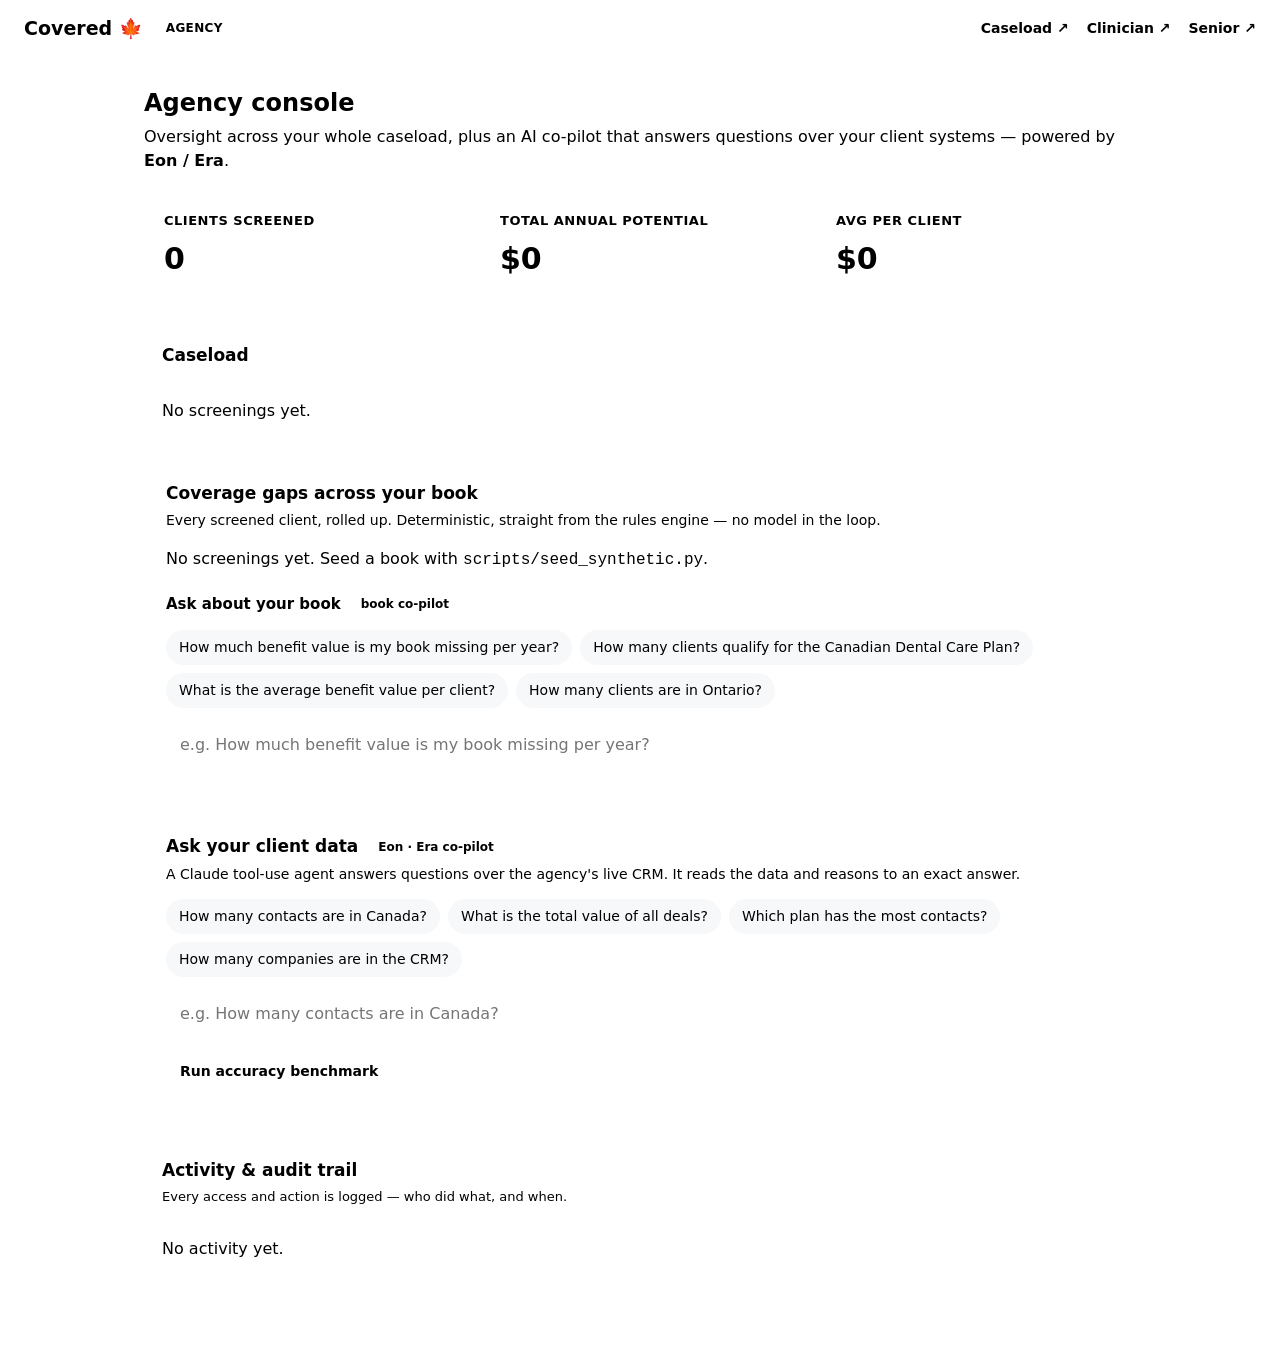
==== web/agency.html @ 2f418b4f "Add synthetic population harness, book rollup, and book co-pilot Test the engine at volume and light" ====
<!doctype html>
<html lang="en">
<head>
<meta charset="utf-8" />
<meta name="viewport" content="width=device-width, initial-scale=1" />
<title>Covered — Agency</title>
<link rel="stylesheet" href="/static/styles.css" />
<style>
  /* palette: /static/styles.css */
  * { box-sizing: border-box; }
  body { margin: 0; background: var(--bg); color: var(--ink);
    font: 16px/1.5 system-ui, -apple-system, "Segoe UI", Roboto, sans-serif; }
  .topbar { position: sticky; top: 0; z-index: 5; background: var(--panel); border-bottom: 1px solid var(--line);
    display: flex; align-items: center; gap: 14px; padding: 14px 24px; }
  .brand { font-weight: 800; font-size: 19px; } .brand .leaf { color: var(--brand); }
  .tag { font-size: 12px; font-weight: 700; color: var(--brand-strong); background: var(--brand-tint);
    padding: 3px 9px; border-radius: 99px; text-transform: uppercase; letter-spacing: .03em; }
  .spacer { flex: 1; }
  .linkout { color: var(--muted); text-decoration: none; font-size: 14px; font-weight: 600; margin-left: 4px; }
  .linkout:hover { color: var(--ink); }
  .wrap { max-width: 1040px; margin: 0 auto; padding: 28px 24px 60px; }
  h1 { font-size: 24px; margin: 0 0 4px; } .sub { color: var(--muted); margin: 0 0 20px; }
  .card { background: var(--panel); border: 1px solid var(--line); border-radius: 14px; box-shadow: var(--shadow); }
  .cards { display: grid; grid-template-columns: repeat(3, 1fr); gap: 16px; margin-bottom: 22px; }
  .stat { padding: 18px 20px; }
  .stat .k { color: var(--muted); font-size: 13px; text-transform: uppercase; letter-spacing: .04em; font-weight: 700; }
  .stat .v { font-size: 30px; font-weight: 800; margin-top: 6px; }
  .stat .v.brand { color: var(--brand-strong); }
  h2 { font-size: 17px; margin: 0 0 12px; }
  table { width: 100%; border-collapse: collapse; }
  thead th { text-align: left; font-size: 12px; text-transform: uppercase; letter-spacing: .04em;
    color: var(--muted); font-weight: 700; padding: 13px 18px; border-bottom: 1px solid var(--line); }
  tbody td { padding: 14px 18px; border-bottom: 1px solid var(--line); }
  tbody tr:last-child td { border-bottom: none; }
  .cname { font-weight: 700; } .cpot { font-weight: 800; color: var(--brand-strong); }
  .cmuted { color: var(--muted); font-size: 14px; }

  .copilot { padding: 22px; margin-top: 22px; }
  .copilot .head { display: flex; align-items: center; gap: 10px; margin-bottom: 4px; }
  .pill { font-size: 12px; font-weight: 700; padding: 3px 10px; border-radius: 99px; }
  .pill.blue { background: var(--blue-bg); color: var(--blue); }
  .pill.ok { background: var(--ok-bg); color: var(--ok); }
  .chips { display: flex; flex-wrap: wrap; gap: 8px; margin: 14px 0; }
  .chip { font: inherit; font-size: 14px; background: #f7f8fa; border: 1px solid var(--line); color: var(--ink);
    border-radius: 99px; padding: 7px 13px; cursor: pointer; }
  .chip:hover { background: var(--brand-tint); border-color: var(--brand-tint); }
  .askrow { display: flex; gap: 10px; }
  .askrow input { flex: 1; font: inherit; padding: 11px 14px; border: 1px solid var(--line); border-radius: 10px; }
  .askrow input:focus { outline: 2px solid var(--brand); border-color: var(--brand); }
  button { font: inherit; border: none; border-radius: 10px; cursor: pointer; font-weight: 650; }
  .btn { background: var(--brand); color: #fff; padding: 11px 18px; } .btn:hover { background: var(--brand-strong); }
  .btn:disabled { opacity: .5; cursor: default; }
  .btn-ghost { background: #fff; border: 1px solid var(--line); color: var(--ink); padding: 10px 14px; }
  .answer { margin-top: 16px; background: #f7f8fa; border: 1px solid var(--line); border-radius: 12px;
    padding: 16px 18px; display: none; }
  .answer.show { display: block; }
  .answer .q { color: var(--muted); font-size: 14px; }
  .answer .a { font-size: 20px; font-weight: 700; margin: 6px 0 2px; }
  .answer .meta { color: var(--muted); font-size: 13px; }
  .bench { margin-top: 14px; color: var(--muted); font-size: 14px; }
  .arow { display: flex; justify-content: space-between; gap: 12px; padding: 12px 18px;
    border-bottom: 1px solid var(--line); font-size: 15px; }
  .arow:last-child { border-bottom: none; }
  .arow .ameta { color: var(--muted); font-size: 13px; white-space: nowrap; }
  .muted { color: var(--muted); }
  .barrow { display: grid; grid-template-columns: 220px 1fr 48px; gap: 12px; align-items: center; margin: 9px 0; font-size: 14px; }
  .barrow .bl { color: var(--ink); } .barrow .bn { text-align: right; font-weight: 800; color: var(--brand-strong); }
  .track { background: var(--brand-tint); border-radius: 99px; height: 14px; overflow: hidden; }
  .track > span { display: block; height: 100%; background: var(--brand); border-radius: 99px; }
  @media (max-width: 680px) {
    .barrow { grid-template-columns: 1fr 60px 40px; }
    .topbar { flex-wrap: wrap; gap: 8px; }
    .cards { grid-template-columns: 1fr; }
    .askrow { flex-direction: column; align-items: stretch; }
    table { font-size: 14px; }
  }
</style>
</head>
<body>
<div class="topbar">
  <span class="brand">Covered <span class="leaf">&#127809;</span></span>
  <span class="tag">Agency</span>
  <span class="spacer"></span>
  <a class="linkout" href="/caregiver">Caseload &#8599;</a>
  <a class="linkout" href="/clinician">Clinician &#8599;</a>
  <a class="linkout" href="/">Senior &#8599;</a>
</div>

<div class="wrap">
  <h1>Agency console</h1>
  <p class="sub">Oversight across your whole caseload, plus an AI co-pilot that answers questions over
     your client systems &mdash; powered by <b>Eon / Era</b>.</p>

  <div class="cards">
    <div class="card stat"><div class="k">Clients screened</div><div class="v" id="sClients">&mdash;</div></div>
    <div class="card stat"><div class="k">Total annual potential</div><div class="v brand" id="sTotal">&mdash;</div></div>
    <div class="card stat"><div class="k">Avg per client</div><div class="v" id="sAvg">&mdash;</div></div>
  </div>

  <div class="card" style="padding:6px 0 0">
    <div style="padding:16px 18px 0"><h2>Caseload</h2></div>
    <div id="caseload"><p class="muted" style="padding:14px 18px">Loading&hellip;</p></div>
  </div>

  <div class="card copilot">
    <div class="head"><h2 style="margin:0">Coverage gaps across your book</h2>
      <span class="pill ok" id="bookPct"></span></div>
    <p class="muted" style="margin:2px 0 0;font-size:14px">Every screened client, rolled up. Deterministic,
       straight from the rules engine &mdash; no model in the loop.</p>
    <div id="bookBars" style="margin-top:14px"><p class="muted">Loading&hellip;</p></div>
    <div class="head" style="margin-top:20px"><h3 style="margin:0;font-size:15px">Ask about your book</h3>
      <span class="pill blue">book co-pilot</span></div>
    <div class="chips" id="bookChips"></div>
    <div class="askrow">
      <input id="bookQ" placeholder="e.g. How much benefit value is my book missing per year?" />
      <button class="btn" id="bookAskBtn">Ask</button>
    </div>
    <div class="answer" id="bookAnswer">
      <div class="q" id="bookAQ"></div><div class="a" id="bookAA"></div><div class="meta" id="bookAMeta"></div>
    </div>
  </div>

  <div class="card copilot">
    <div class="head"><h2 style="margin:0">Ask your client data</h2>
      <span class="pill blue">Eon · Era co-pilot</span><span id="benchPill"></span></div>
    <p class="muted" style="margin:2px 0 0;font-size:14px">A Claude tool-use agent answers questions over
       the agency's live CRM. It reads the data and reasons to an exact answer.</p>
    <div class="chips" id="chips"></div>
    <div class="askrow">
      <input id="q" placeholder="e.g. How many contacts are in Canada?" />
      <button class="btn" id="askBtn">Ask</button>
    </div>
    <div class="answer" id="answer">
      <div class="q" id="aQ"></div><div class="a" id="aA"></div><div class="meta" id="aMeta"></div>
    </div>
    <div class="bench"><button class="btn-ghost" id="benchBtn">Run accuracy benchmark</button>
      <span id="benchOut" style="margin-left:10px"></span></div>
  </div>

  <div class="card" style="padding:6px 0 0;margin-top:22px">
    <div style="padding:16px 18px 0"><h2 style="margin:0 0 4px">Activity &amp; audit trail</h2>
      <p class="muted" style="margin:0 0 6px;font-size:13px">Every access and action is logged &mdash; who did what, and when.</p></div>
    <div id="activity"><p class="muted" style="padding:14px 18px">Loading&hellip;</p></div>
  </div>
</div>

<script>
const $ = (id) => document.getElementById(id);
const H = { "X-Dev-Role": "admin" };
const money = (n) => "$" + Number(n || 0).toLocaleString();
const fmtDate = (s) => { try { return new Date(s).toLocaleDateString(undefined, { month: "short", day: "numeric" }); } catch (e) { return ""; } };
const fmtTime = (s) => { try { return new Date(s).toLocaleString(undefined, { month: "short", day: "numeric", hour: "numeric", minute: "2-digit" }); } catch (e) { return ""; } };

async function loadActivity() {
  let rows = [];
  try { rows = await (await fetch("/activity", { headers: H })).json(); } catch (e) {}
  $("activity").innerHTML = (rows || []).length
    ? rows.map(r => `<div class="arow"><span>${r.detail || r.action}</span>
        <span class="ameta">${r.actor || ""} &middot; ${fmtTime(r.at)}</span></div>`).join("")
    : `<p class="muted" style="padding:14px 18px">No activity yet.</p>`;
}
const SUGGESTED = ["How many contacts are in Canada?", "What is the total value of all deals?",
  "Which plan has the most contacts?", "How many companies are in the CRM?"];

async function loadCaseload() {
  let data = { summary: {}, clients: [] };
  try { data = await (await fetch("/agency/caseload", { headers: H })).json(); } catch (e) {}
  const s = data.summary || {};
  $("sClients").textContent = s.n_clients || 0;
  $("sTotal").textContent = money(s.total_annual);
  $("sAvg").textContent = money(s.avg);
  const all = (data.clients || []).slice().sort((a, b) => (b.total || 0) - (a.total || 0));
  const CAP = 12;
  const shown = all.slice(0, CAP);
  const rows = shown.map(c => `<tr>
      <td class="cname">${c.name || "(unnamed)"}</td>
      <td class="cpot">${money(c.total)}/yr</td>
      <td class="cmuted">${c.programs} program(s)</td>
      <td class="cmuted">${fmtDate(c.created_at)}</td></tr>`).join("");
  const more = all.length > CAP
    ? `<p class="muted" style="padding:12px 18px 2px;font-size:13px">Showing the ${CAP} highest-potential of ${all.length} clients.</p>`
    : "";
  $("caseload").innerHTML = rows
    ? `<table><thead><tr><th>Client</th><th>Potential</th><th>Programs</th><th>Screened</th></tr></thead><tbody>${rows}</tbody></table>${more}`
    : `<p class="muted" style="padding:14px 18px">No screenings yet.</p>`;
}

async function ask(q) {
  if (!q || !q.trim()) return;
  $("askBtn").disabled = true; $("askBtn").textContent = "Thinking…";
  $("answer").classList.remove("show");
  let r = {};
  try { r = await (await fetch("/ops/ask?q=" + encodeURIComponent(q), { headers: H })).json(); } catch (e) {}
  $("askBtn").disabled = false; $("askBtn").textContent = "Ask";
  $("answer").classList.add("show");
  $("aQ").textContent = q;
  if (r.available === false) {
    $("aA").textContent = "Co-pilot not configured";
    $("aMeta").textContent = r.detail || "Needs OPENROUTER_API_KEY + Era HubSpot.";
    return;
  }
  $("aA").textContent = (r.answer !== undefined && r.answer !== null) ? r.answer : "(no answer)";
  $("aMeta").textContent = (r.tool_calls != null ? `Reached via ${r.tool_calls} tool call(s) over the live CRM.` : "");
}

async function runBenchmark() {
  $("benchBtn").disabled = true; $("benchOut").textContent = "Running 5 questions…";
  let r = {};
  try { r = await (await fetch("/ops/benchmark", { headers: H })).json(); } catch (e) {}
  $("benchBtn").disabled = false;
  if (r.accuracy == null) { $("benchOut").textContent = r.agent_available === false ? "Co-pilot not configured." : "—"; return; }
  const pct = Math.round(r.accuracy * 100);
  $("benchOut").innerHTML = `<span class="pill ok">&#10003; ${r.passed}/${r.n} correct · ${pct}% vs ground truth</span>`;
  $("benchPill").innerHTML = `<span class="pill ok">benchmarked ${pct}%</span>`;
}

// ----- benefits book: deterministic rollup + book co-pilot -----
async function loadBookStats() {
  let s = {};
  try { s = await (await fetch("/agency/book-stats", { headers: H })).json(); } catch (e) {}
  const counts = s.program_counts || {};
  const n = s.n_clients || 0;
  $("bookPct").textContent = n ? `${s.pct_with_benefit}% have a benefit` : "";
  const max = Math.max(1, ...Object.values(counts));
  const rows = Object.entries(counts).map(([name, c]) => `<div class="barrow">
      <span class="bl">${name}</span>
      <span class="track"><span style="width:${Math.round(100 * c / max)}%"></span></span>
      <span class="bn">${c}</span></div>`).join("");
  $("bookBars").innerHTML = n
    ? `<p style="margin:0 0 10px"><b style="color:var(--brand-strong);font-size:20px">${money(s.total_unclaimed_annual)}/yr</b>
         <span class="muted">unclaimed across ${n} screened clients · avg ${money(s.avg_per_client)} each</span></p>${rows}`
    : `<p class="muted">No screenings yet. Seed a book with <code>scripts/seed_synthetic.py</code>.</p>`;
}

const BOOK_SUGGESTED = ["How much benefit value is my book missing per year?",
  "How many clients qualify for the Canadian Dental Care Plan?",
  "What is the average benefit value per client?", "How many clients are in Ontario?"];

async function askBook(q) {
  if (!q || !q.trim()) return;
  $("bookAskBtn").disabled = true; $("bookAskBtn").textContent = "Thinking…";
  $("bookAnswer").classList.remove("show");
  let r = {};
  try { r = await (await fetch("/ops/ask-book?q=" + encodeURIComponent(q), { headers: H })).json(); } catch (e) {}
  $("bookAskBtn").disabled = false; $("bookAskBtn").textContent = "Ask";
  $("bookAnswer").classList.add("show");
  $("bookAQ").textContent = q;
  if (r.available === false) {
    $("bookAA").textContent = "Co-pilot not configured";
    $("bookAMeta").textContent = r.detail || "Needs an LLM provider key."; return;
  }
  $("bookAA").textContent = (r.answer !== undefined && r.answer !== null) ? r.answer : "(no answer)";
  $("bookAMeta").textContent = (r.tool_calls != null ? `Reached via ${r.tool_calls} exact tool call(s) over the book.` : "");
}

$("chips").innerHTML = SUGGESTED.map(q => `<button class="chip">${q}</button>`).join("");
$("chips").querySelectorAll(".chip").forEach(b => b.addEventListener("click", () => { $("q").value = b.textContent; ask(b.textContent); }));
$("askBtn").addEventListener("click", () => ask($("q").value));
$("q").addEventListener("keydown", (e) => { if (e.key === "Enter") ask($("q").value); });
$("benchBtn").addEventListener("click", runBenchmark);
$("bookChips").innerHTML = BOOK_SUGGESTED.map(q => `<button class="chip">${q}</button>`).join("");
$("bookChips").querySelectorAll(".chip").forEach(b => b.addEventListener("click", () => { $("bookQ").value = b.textContent; askBook(b.textContent); }));
$("bookAskBtn").addEventListener("click", () => askBook($("bookQ").value));
$("bookQ").addEventListener("keydown", (e) => { if (e.key === "Enter") askBook($("bookQ").value); });
loadBookStats();
loadCaseload();
loadActivity();
</script>
</body>
</html>
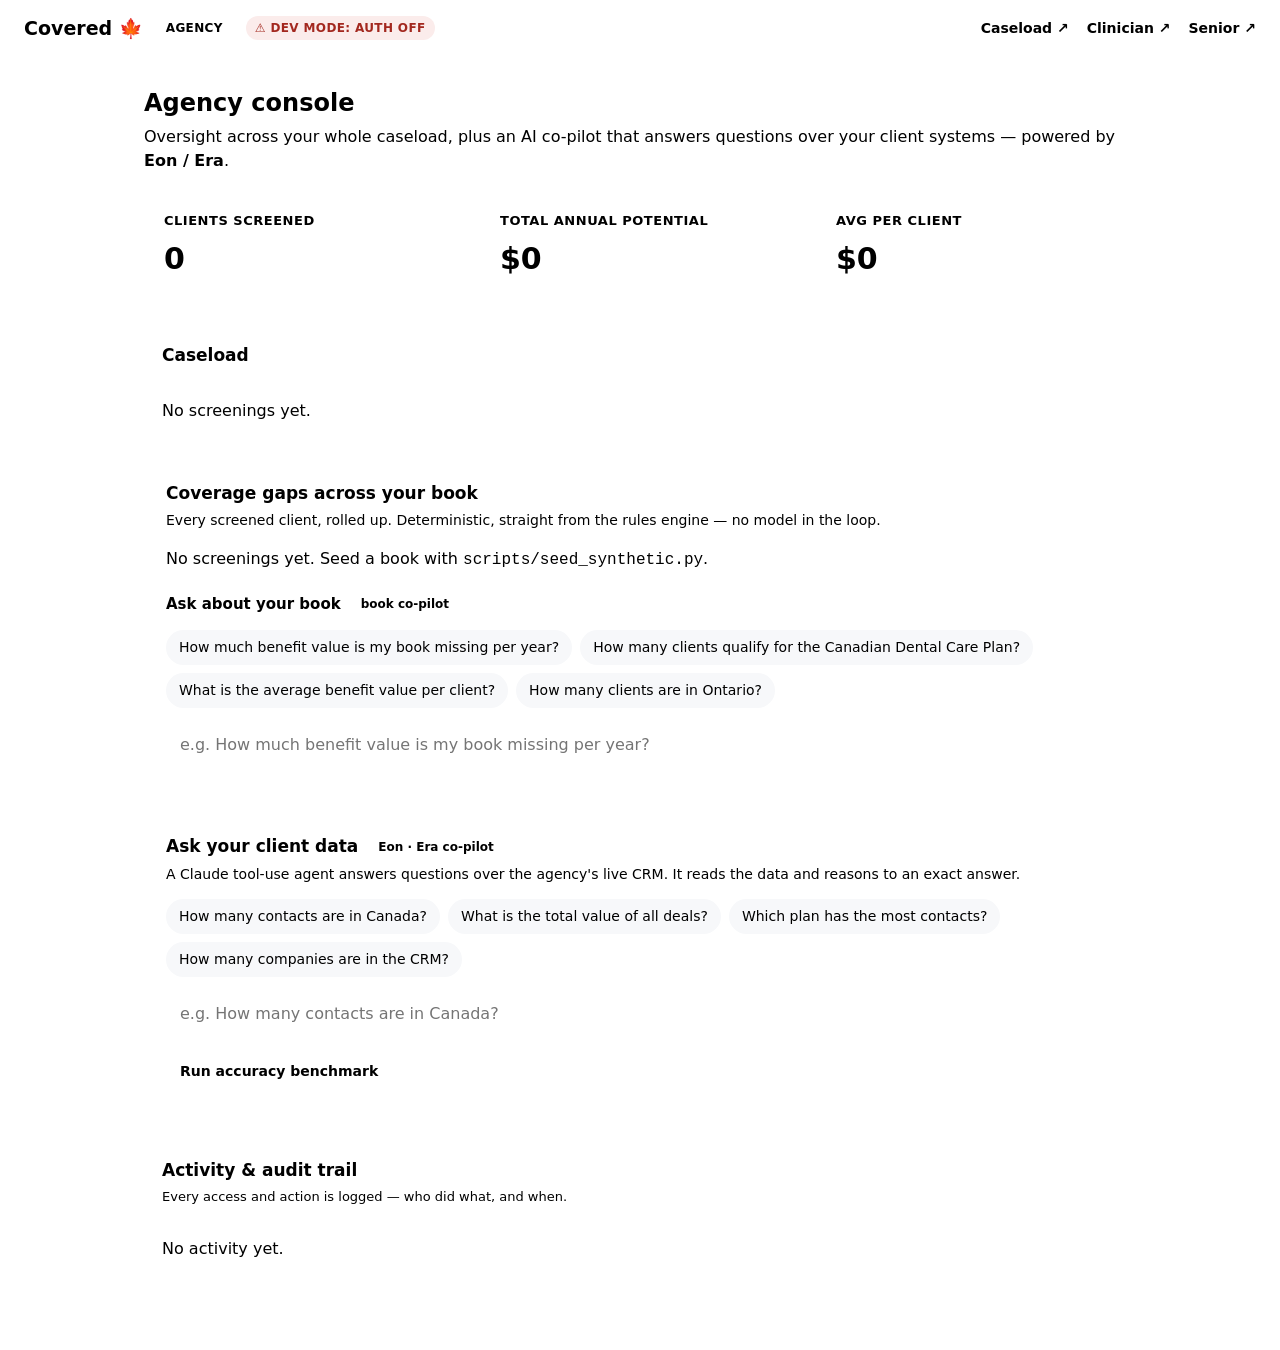
==== commit 984b4a2a: "Harden dev-auth: fail-closed outside development, flag it in the UI The no-auth dev fallback mints a" ====
--- a/web/agency.html
+++ b/web/agency.html
@@ -80,6 +80,8 @@
 <div class="topbar">
   <span class="brand">Covered <span class="leaf">&#127809;</span></span>
   <span class="tag">Agency</span>
+  <span class="tag hidden" id="devBadge" title="Auth and row-level security are architected but disabled in this local demo. Any caller can act as admin. Do not use real data."
+    style="background:#fbeceb;color:#a3281f">&#9888; Dev mode: auth off</span>
   <span class="spacer"></span>
   <a class="linkout" href="/caregiver">Caseload &#8599;</a>
   <a class="linkout" href="/clinician">Clinician &#8599;</a>
@@ -262,6 +264,13 @@
 $("bookChips").querySelectorAll(".chip").forEach(b => b.addEventListener("click", () => { $("bookQ").value = b.textContent; askBook(b.textContent); }));
 $("bookAskBtn").addEventListener("click", () => askBook($("bookQ").value));
 $("bookQ").addEventListener("keydown", (e) => { if (e.key === "Enter") askBook($("bookQ").value); });
+async function checkDevMode() {
+  try {
+    const cfg = await (await fetch("/config")).json();
+    if (cfg && cfg.auth_enforced === false) $("devBadge").classList.remove("hidden");
+  } catch (e) {}
+}
+checkDevMode();
 loadBookStats();
 loadCaseload();
 loadActivity();
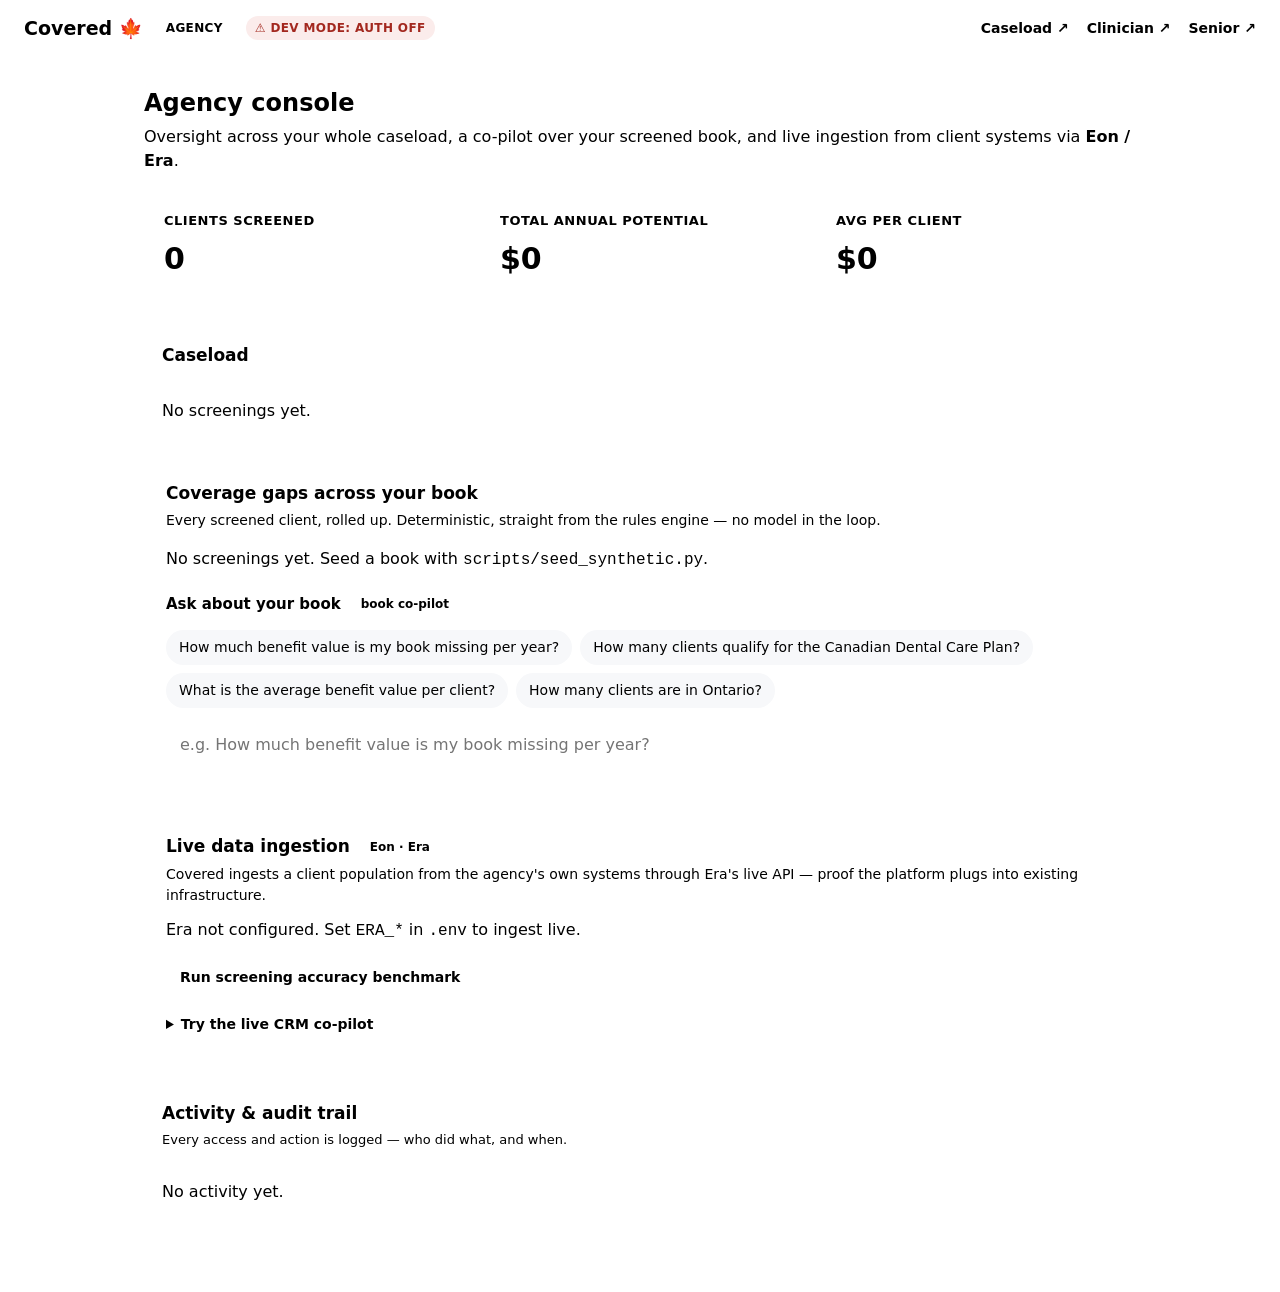
==== commit dee643b4: "Demote the Era CRM co-pilot to an ingestion proof on the agency page The agency page had two ask-box" ====
--- a/web/agency.html
+++ b/web/agency.html
@@ -90,8 +90,8 @@
 
 <div class="wrap">
   <h1>Agency console</h1>
-  <p class="sub">Oversight across your whole caseload, plus an AI co-pilot that answers questions over
-     your client systems &mdash; powered by <b>Eon / Era</b>.</p>
+  <p class="sub">Oversight across your whole caseload, a co-pilot over your screened book, and live
+     ingestion from client systems via <b>Eon / Era</b>.</p>
 
   <div class="cards">
     <div class="card stat"><div class="k">Clients screened</div><div class="v" id="sClients">&mdash;</div></div>
@@ -123,20 +123,26 @@
   </div>
 
   <div class="card copilot">
-    <div class="head"><h2 style="margin:0">Ask your client data</h2>
-      <span class="pill blue">Eon · Era co-pilot</span><span id="benchPill"></span></div>
-    <p class="muted" style="margin:2px 0 0;font-size:14px">A Claude tool-use agent answers questions over
-       the agency's live CRM. It reads the data and reasons to an exact answer.</p>
-    <div class="chips" id="chips"></div>
-    <div class="askrow">
-      <input id="q" placeholder="e.g. How many contacts are in Canada?" />
-      <button class="btn" id="askBtn">Ask</button>
-    </div>
-    <div class="answer" id="answer">
-      <div class="q" id="aQ"></div><div class="a" id="aA"></div><div class="meta" id="aMeta"></div>
-    </div>
-    <div class="bench"><button class="btn-ghost" id="benchBtn">Run accuracy benchmark</button>
+    <div class="head"><h2 style="margin:0">Live data ingestion</h2>
+      <span class="pill blue">Eon · Era</span><span id="benchPill"></span></div>
+    <p class="muted" style="margin:2px 0 0;font-size:14px">Covered ingests a client population from the agency's
+       own systems through Era's live API &mdash; proof the platform plugs into existing infrastructure.</p>
+    <div id="eraStatus" style="margin-top:12px"><p class="muted">Checking connection&hellip;</p></div>
+    <div class="bench" style="margin-top:14px"><button class="btn-ghost" id="benchBtn">Run screening accuracy benchmark</button>
       <span id="benchOut" style="margin-left:10px"></span></div>
+    <details style="margin-top:16px">
+      <summary style="cursor:pointer;font-weight:650;font-size:14px;color:var(--muted)">Try the live CRM co-pilot</summary>
+      <p class="muted" style="margin:10px 0 0;font-size:14px">A Claude tool-use agent answers questions over the
+         agency's live CRM and reasons to an exact answer. Separate from the benefits book above.</p>
+      <div class="chips" id="chips"></div>
+      <div class="askrow">
+        <input id="q" placeholder="e.g. How many contacts are in Canada?" />
+        <button class="btn" id="askBtn">Ask</button>
+      </div>
+      <div class="answer" id="answer">
+        <div class="q" id="aQ"></div><div class="a" id="aA"></div><div class="meta" id="aMeta"></div>
+      </div>
+    </details>
   </div>
 
   <div class="card" style="padding:6px 0 0;margin-top:22px">
@@ -270,7 +276,21 @@
     if (cfg && cfg.auth_enforced === false) $("devBadge").classList.remove("hidden");
   } catch (e) {}
 }
+async function loadEraStatus() {
+  let d = {};
+  try { d = await (await fetch("/era/clients", { headers: H })).json(); } catch (e) {}
+  if (d && d.configured) {
+    $("eraStatus").innerHTML =
+      `<p style="margin:0"><span class="pill ok">&#10003; Connected</span>
+         <span class="muted" style="margin-left:8px">${d.source || "era"} &middot; ${d.n_ingested || 0} records ingested live</span></p>
+       <p class="muted" style="margin:8px 0 0;font-size:13px">${d.note || ""}</p>`;
+  } else {
+    $("eraStatus").innerHTML =
+      `<p class="muted" style="margin:0">Era not configured. Set <code>ERA_*</code> in <code>.env</code> to ingest live.</p>`;
+  }
+}
 checkDevMode();
+loadEraStatus();
 loadBookStats();
 loadCaseload();
 loadActivity();
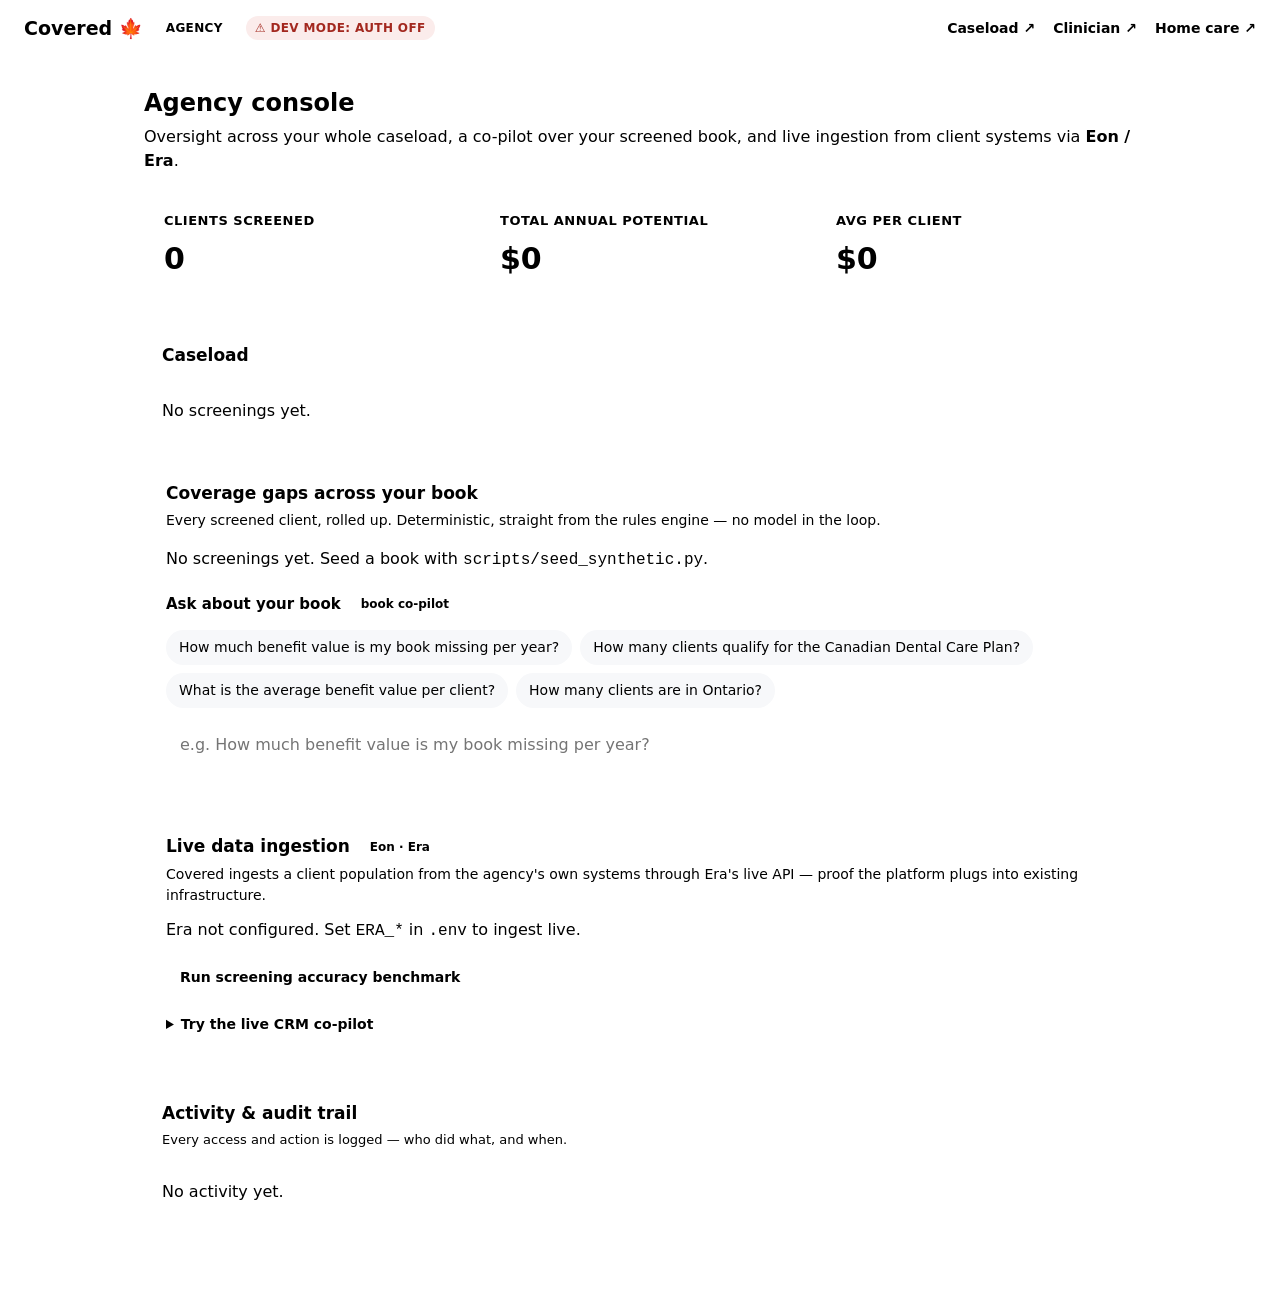
==== commit a6b38c93: "Make home care the front door; demote the generic screener to /benefits The refocus: the root path n" ====
--- a/web/agency.html
+++ b/web/agency.html
@@ -85,7 +85,7 @@
   <span class="spacer"></span>
   <a class="linkout" href="/caregiver">Caseload &#8599;</a>
   <a class="linkout" href="/clinician">Clinician &#8599;</a>
-  <a class="linkout" href="/">Senior &#8599;</a>
+  <a class="linkout" href="/">Home care &#8599;</a>
 </div>
 
 <div class="wrap">
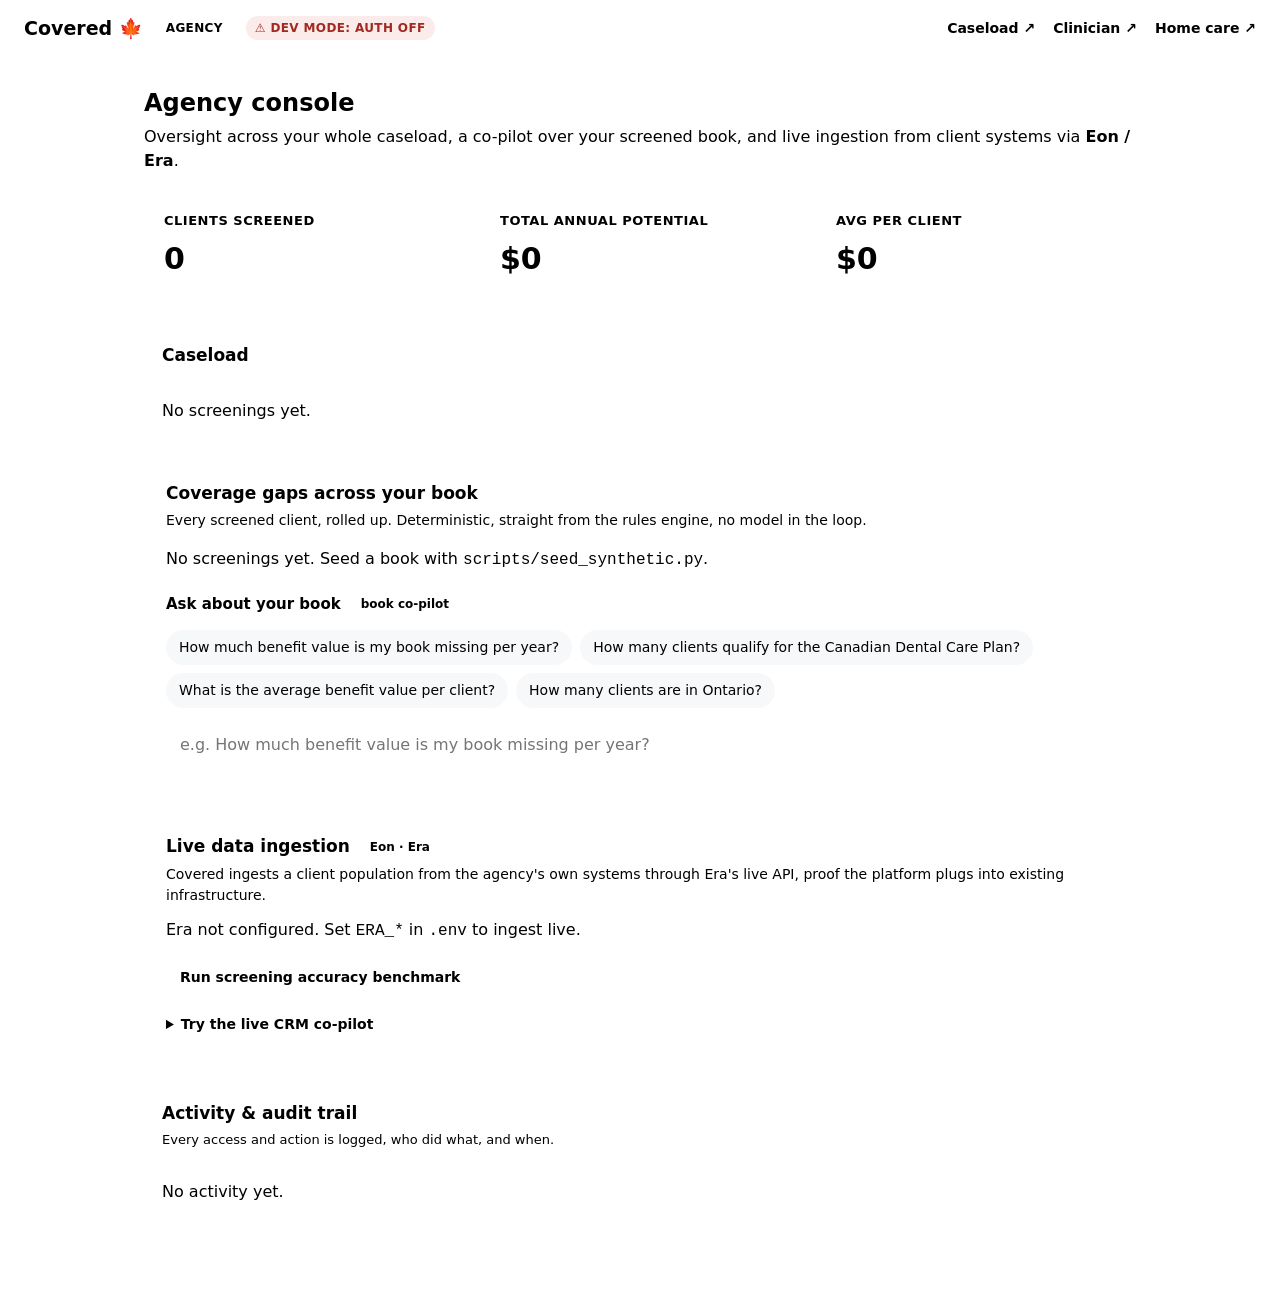
==== commit 5002a7be: "Rewrite README and DEVPOST for the home-care focus; remove em dashes and verbosity - README and DEVP" ====
--- a/web/agency.html
+++ b/web/agency.html
@@ -3,7 +3,7 @@
 <head>
 <meta charset="utf-8" />
 <meta name="viewport" content="width=device-width, initial-scale=1" />
-<title>Covered — Agency</title>
+<title>Covered, Agency</title>
 <link rel="stylesheet" href="/static/styles.css" />
 <style>
   /* palette: /static/styles.css */
@@ -94,9 +94,9 @@
      ingestion from client systems via <b>Eon / Era</b>.</p>
 
   <div class="cards">
-    <div class="card stat"><div class="k">Clients screened</div><div class="v" id="sClients">&mdash;</div></div>
-    <div class="card stat"><div class="k">Total annual potential</div><div class="v brand" id="sTotal">&mdash;</div></div>
-    <div class="card stat"><div class="k">Avg per client</div><div class="v" id="sAvg">&mdash;</div></div>
+    <div class="card stat"><div class="k">Clients screened</div><div class="v" id="sClients">, </div></div>
+    <div class="card stat"><div class="k">Total annual potential</div><div class="v brand" id="sTotal">, </div></div>
+    <div class="card stat"><div class="k">Avg per client</div><div class="v" id="sAvg">, </div></div>
   </div>
 
   <div class="card" style="padding:6px 0 0">
@@ -108,7 +108,7 @@
     <div class="head"><h2 style="margin:0">Coverage gaps across your book</h2>
       <span class="pill ok" id="bookPct"></span></div>
     <p class="muted" style="margin:2px 0 0;font-size:14px">Every screened client, rolled up. Deterministic,
-       straight from the rules engine &mdash; no model in the loop.</p>
+       straight from the rules engine, no model in the loop.</p>
     <div id="bookBars" style="margin-top:14px"><p class="muted">Loading&hellip;</p></div>
     <div class="head" style="margin-top:20px"><h3 style="margin:0;font-size:15px">Ask about your book</h3>
       <span class="pill blue">book co-pilot</span></div>
@@ -126,7 +126,7 @@
     <div class="head"><h2 style="margin:0">Live data ingestion</h2>
       <span class="pill blue">Eon · Era</span><span id="benchPill"></span></div>
     <p class="muted" style="margin:2px 0 0;font-size:14px">Covered ingests a client population from the agency's
-       own systems through Era's live API &mdash; proof the platform plugs into existing infrastructure.</p>
+       own systems through Era's live API, proof the platform plugs into existing infrastructure.</p>
     <div id="eraStatus" style="margin-top:12px"><p class="muted">Checking connection&hellip;</p></div>
     <div class="bench" style="margin-top:14px"><button class="btn-ghost" id="benchBtn">Run screening accuracy benchmark</button>
       <span id="benchOut" style="margin-left:10px"></span></div>
@@ -147,7 +147,7 @@
 
   <div class="card" style="padding:6px 0 0;margin-top:22px">
     <div style="padding:16px 18px 0"><h2 style="margin:0 0 4px">Activity &amp; audit trail</h2>
-      <p class="muted" style="margin:0 0 6px;font-size:13px">Every access and action is logged &mdash; who did what, and when.</p></div>
+      <p class="muted" style="margin:0 0 6px;font-size:13px">Every access and action is logged, who did what, and when.</p></div>
     <div id="activity"><p class="muted" style="padding:14px 18px">Loading&hellip;</p></div>
   </div>
 </div>
@@ -216,7 +216,7 @@
   let r = {};
   try { r = await (await fetch("/ops/benchmark", { headers: H })).json(); } catch (e) {}
   $("benchBtn").disabled = false;
-  if (r.accuracy == null) { $("benchOut").textContent = r.agent_available === false ? "Co-pilot not configured." : "—"; return; }
+  if (r.accuracy == null) { $("benchOut").textContent = r.agent_available === false ? "Co-pilot not configured." : ", "; return; }
   const pct = Math.round(r.accuracy * 100);
   $("benchOut").innerHTML = `<span class="pill ok">&#10003; ${r.passed}/${r.n} correct · ${pct}% vs ground truth</span>`;
   $("benchPill").innerHTML = `<span class="pill ok">benchmarked ${pct}%</span>`;
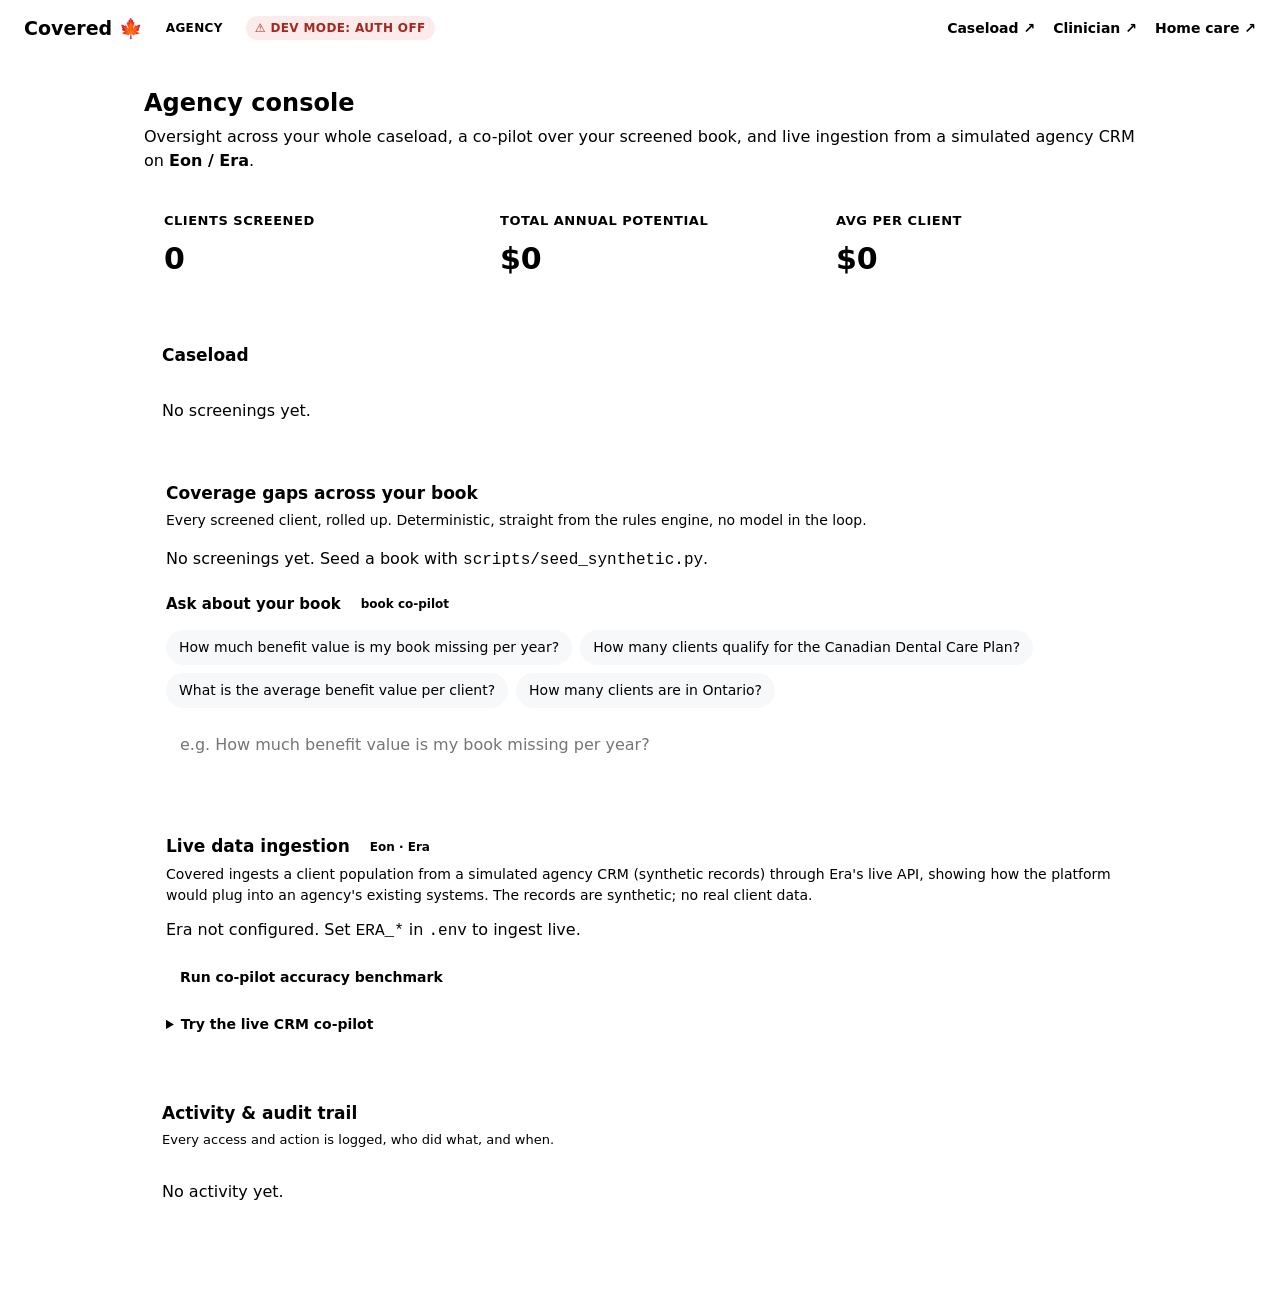
==== commit c14178fe: "Copy honesty sweep: estimate framing, simulated-CRM, confidence note - Direct Funding budget now rea" ====
--- a/web/agency.html
+++ b/web/agency.html
@@ -91,7 +91,7 @@
 <div class="wrap">
   <h1>Agency console</h1>
   <p class="sub">Oversight across your whole caseload, a co-pilot over your screened book, and live
-     ingestion from client systems via <b>Eon / Era</b>.</p>
+     ingestion from a simulated agency CRM on <b>Eon / Era</b>.</p>
 
   <div class="cards">
     <div class="card stat"><div class="k">Clients screened</div><div class="v" id="sClients">, </div></div>
@@ -125,10 +125,11 @@
   <div class="card copilot">
     <div class="head"><h2 style="margin:0">Live data ingestion</h2>
       <span class="pill blue">Eon · Era</span><span id="benchPill"></span></div>
-    <p class="muted" style="margin:2px 0 0;font-size:14px">Covered ingests a client population from the agency's
-       own systems through Era's live API, proof the platform plugs into existing infrastructure.</p>
+    <p class="muted" style="margin:2px 0 0;font-size:14px">Covered ingests a client population from a simulated
+       agency CRM (synthetic records) through Era's live API, showing how the platform would plug into an
+       agency's existing systems. The records are synthetic; no real client data.</p>
     <div id="eraStatus" style="margin-top:12px"><p class="muted">Checking connection&hellip;</p></div>
-    <div class="bench" style="margin-top:14px"><button class="btn-ghost" id="benchBtn">Run screening accuracy benchmark</button>
+    <div class="bench" style="margin-top:14px"><button class="btn-ghost" id="benchBtn">Run co-pilot accuracy benchmark</button>
       <span id="benchOut" style="margin-left:10px"></span></div>
     <details style="margin-top:16px">
       <summary style="cursor:pointer;font-weight:650;font-size:14px;color:var(--muted)">Try the live CRM co-pilot</summary>
@@ -218,7 +219,7 @@
   $("benchBtn").disabled = false;
   if (r.accuracy == null) { $("benchOut").textContent = r.agent_available === false ? "Co-pilot not configured." : ", "; return; }
   const pct = Math.round(r.accuracy * 100);
-  $("benchOut").innerHTML = `<span class="pill ok">&#10003; ${r.passed}/${r.n} correct · ${pct}% vs ground truth</span>`;
+  $("benchOut").innerHTML = `<span class="pill ok">&#10003; ${r.passed}/${r.n} correct · ${pct}% vs deterministic answer key</span>`;
   $("benchPill").innerHTML = `<span class="pill ok">benchmarked ${pct}%</span>`;
 }
 
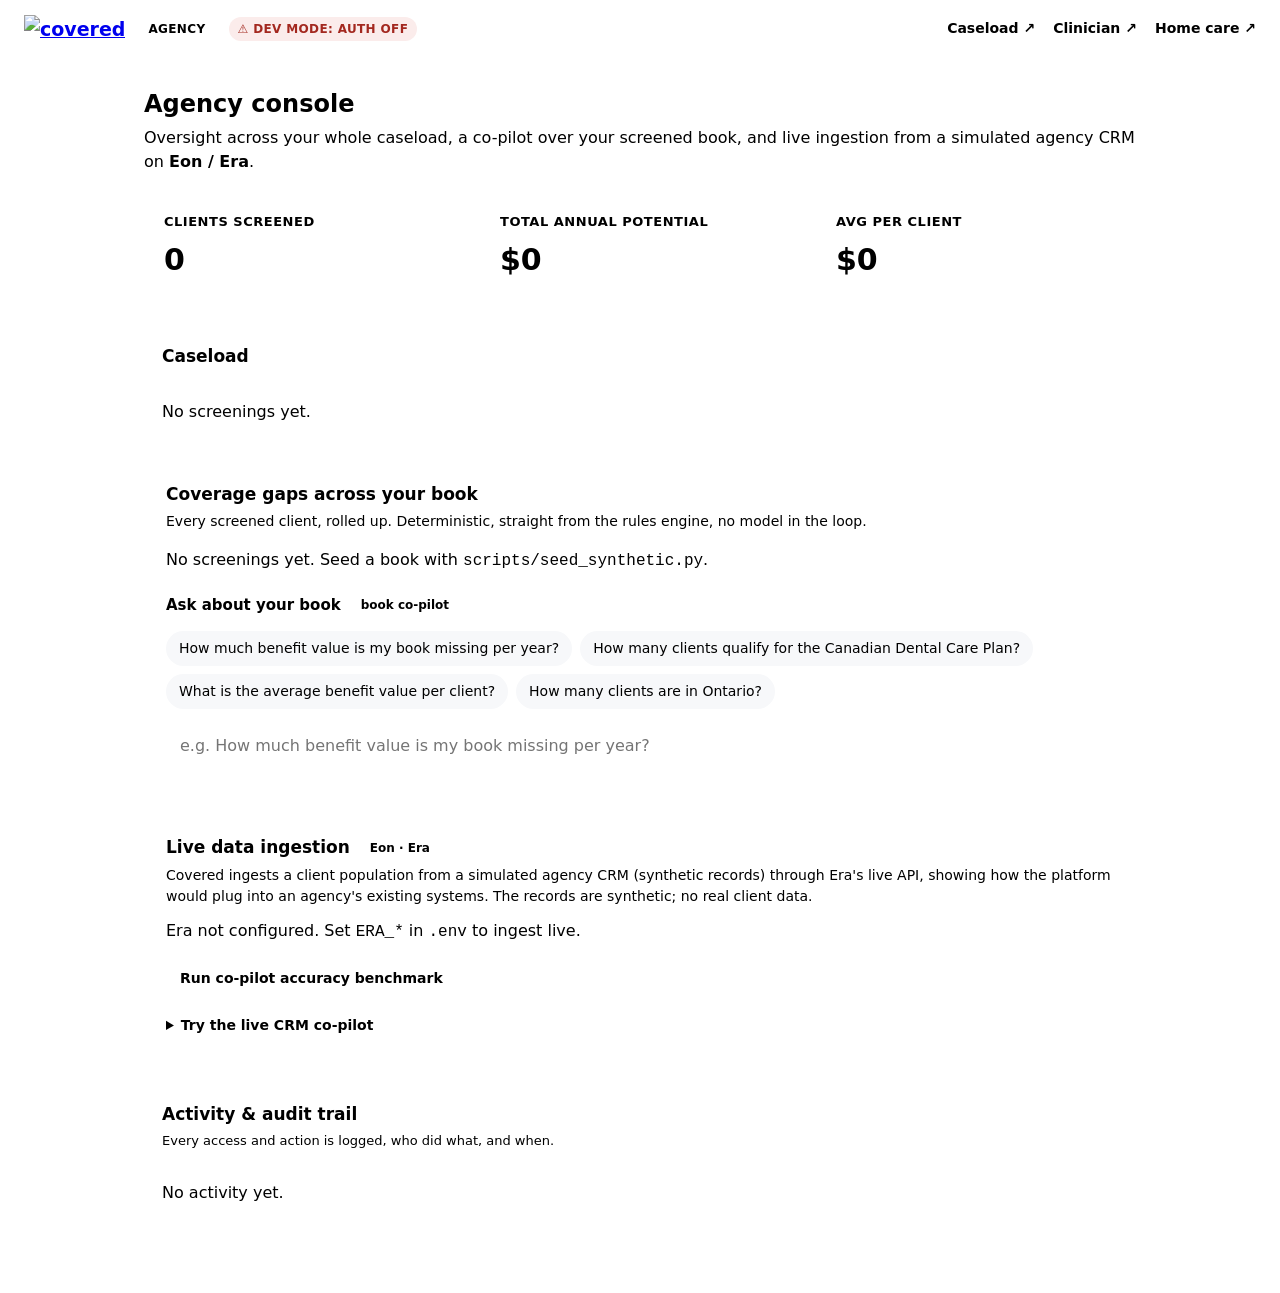
==== commit 113747b9: "Judge-friendly front door and the new covered logo - New landing at / (home care stays at /homecare)" ====
--- a/web/agency.html
+++ b/web/agency.html
@@ -4,6 +4,7 @@
 <meta charset="utf-8" />
 <meta name="viewport" content="width=device-width, initial-scale=1" />
 <title>Covered, Agency</title>
+<link rel="icon" href="/static/logo.svg" />
 <link rel="stylesheet" href="/static/styles.css" />
 <style>
   /* palette: /static/styles.css */
@@ -78,14 +79,14 @@
 </head>
 <body>
 <div class="topbar">
-  <span class="brand">Covered <span class="leaf">&#127809;</span></span>
+  <a href="/" class="brand wm-link"><img src="/static/logo-wordmark.svg" alt="covered" style="height:30px;width:auto;vertical-align:middle" /></a>
   <span class="tag">Agency</span>
   <span class="tag hidden" id="devBadge" title="Auth and row-level security are architected but disabled in this local demo. Any caller can act as admin. Do not use real data."
     style="background:#fbeceb;color:#a3281f">&#9888; Dev mode: auth off</span>
   <span class="spacer"></span>
   <a class="linkout" href="/caregiver">Caseload &#8599;</a>
   <a class="linkout" href="/clinician">Clinician &#8599;</a>
-  <a class="linkout" href="/">Home care &#8599;</a>
+  <a class="linkout" href="/homecare">Home care &#8599;</a>
 </div>
 
 <div class="wrap">
